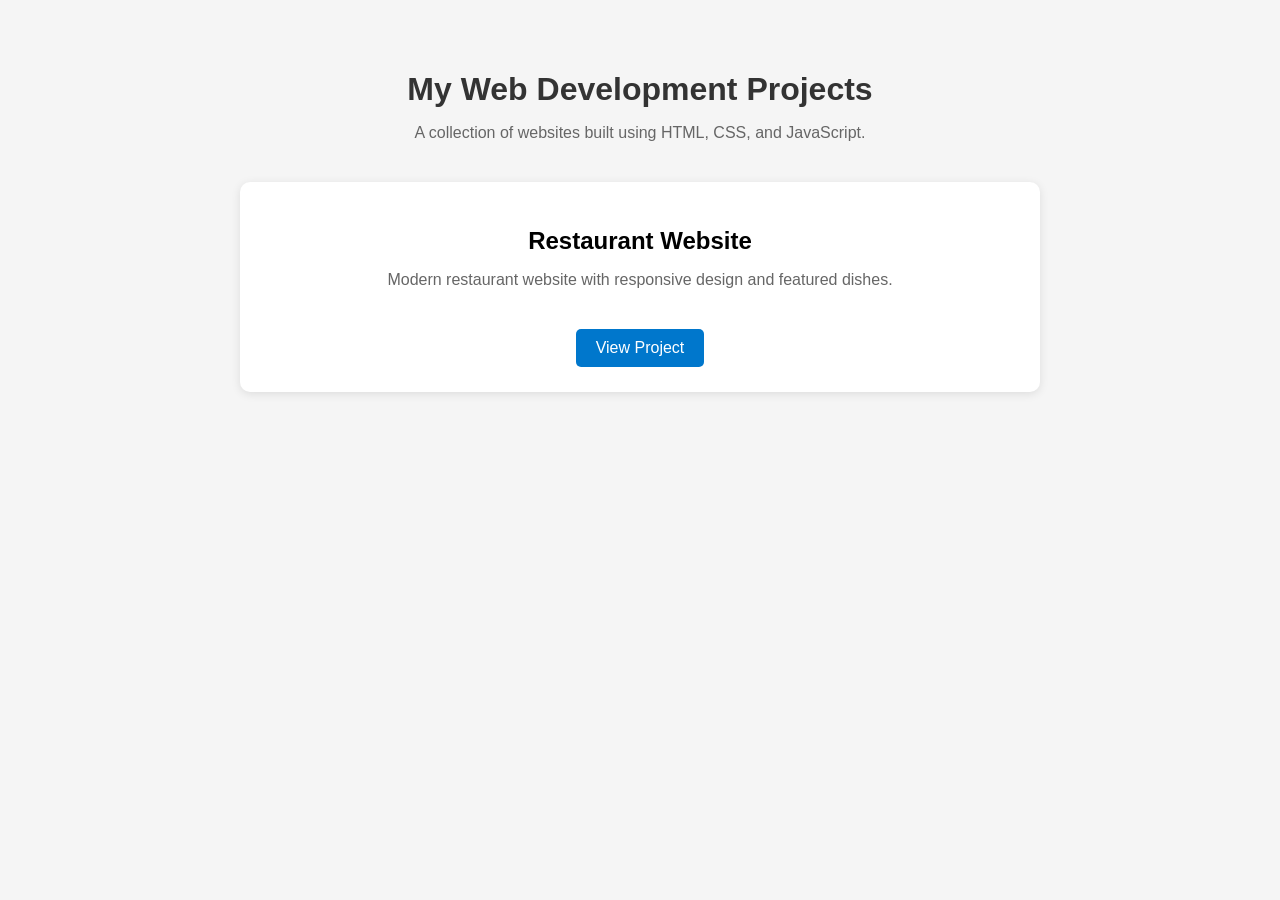
==== index.html @ 640dd802 "Update index.html" ====
<!DOCTYPE html>
<html lang="en">
<head>
    <meta charset="UTF-8">
    <title>Adeel Ashraf - Web Development Projects</title>

    <style>
        body {
            font-family: Arial, sans-serif;
            background-color: #f5f5f5;
            text-align: center;
            margin: 0;
            padding: 50px;
        }

        h1 {
            color: #333;
            margin-bottom: 10px;
        }

        p {
            color: #666;
            margin-bottom: 40px;
        }

        .project-container {
            max-width: 800px;
            margin: auto;
        }

        .project-card {
            background: white;
            padding: 25px;
            margin: 20px 0;
            border-radius: 10px;
            box-shadow: 0 2px 10px rgba(0,0,0,0.1);
        }

        .project-card h2 {
            margin-bottom: 10px;
        }

        .project-card a {
            display: inline-block;
            padding: 10px 20px;
            background-color: #0077cc;
            color: white;
            text-decoration: none;
            border-radius: 5px;
        }

        .project-card a:hover {
            background-color: #005fa3;
        }
    </style>
</head>

<body>

    <h1>My Web Development Projects</h1>

    <p>
        A collection of websites built using HTML, CSS, and JavaScript.
    </p>

    <div class="project-container">

        <div class="project-card">
            <h2>Restaurant Website</h2>
            <p>Modern restaurant website with responsive design and featured dishes.</p>

            <a href="restaurant-website/index.html">
                View Project
            </a>
        </div>

        <!-- Add future projects below -->

        <!--
        <div class="project-card">
            <h2>Gym Website</h2>
            <p>Responsive gym website.</p>

            <a href="gym-website/index.html">
                View Project
            </a>
        </div>
        -->

    </div>

</body>
</html>
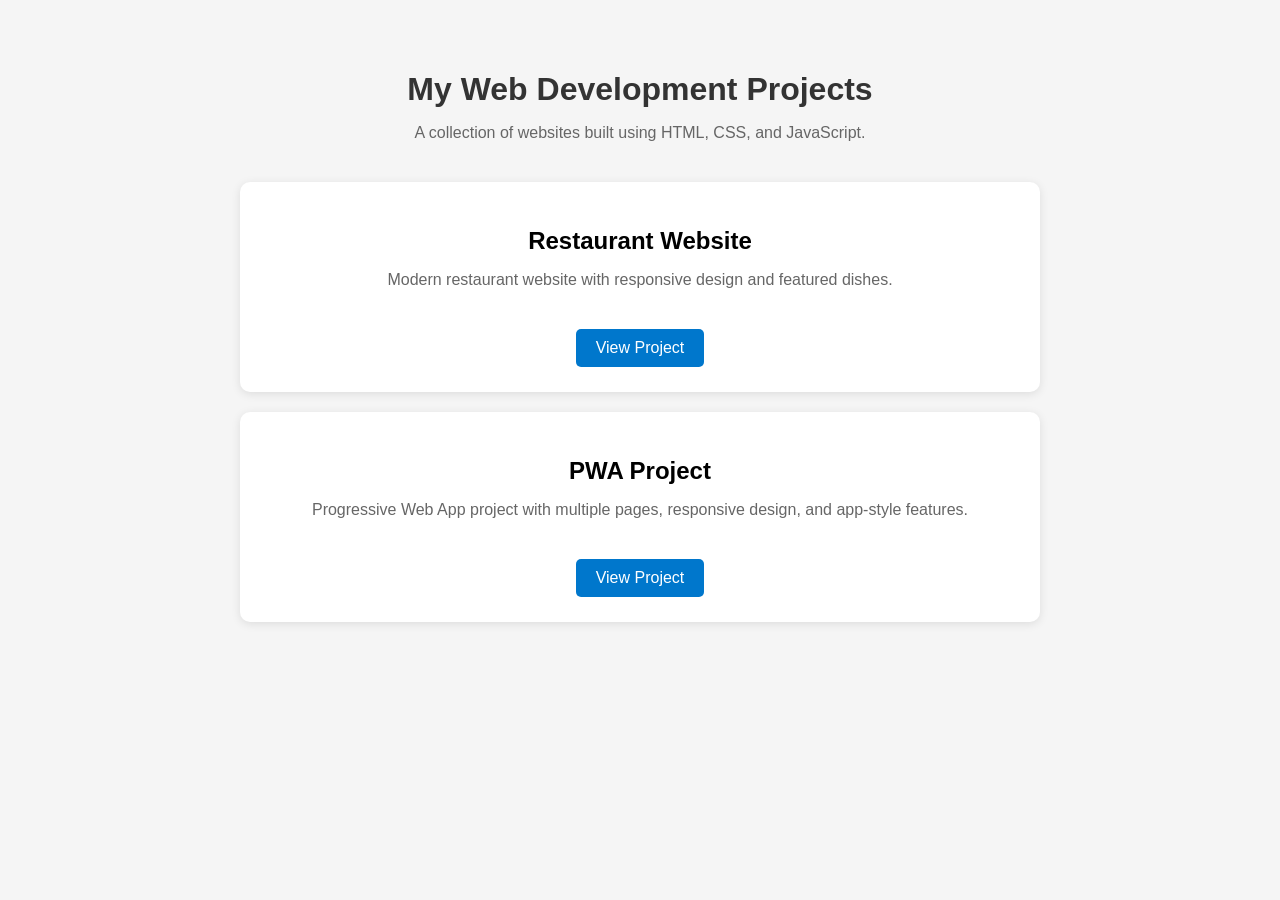
==== commit 80d18b68: "Update index.html" ====
--- a/index.html
+++ b/index.html
@@ -74,6 +74,15 @@
             </a>
         </div>
 
+        <div class="project-card">
+    <h2>PWA Project</h2>
+    <p>Progressive Web App project with multiple pages, responsive design, and app-style features.</p>
+
+    <a href="pwa-project/index.html">
+        View Project
+    </a>
+</div>
+
         <!-- Add future projects below -->
 
         <!--
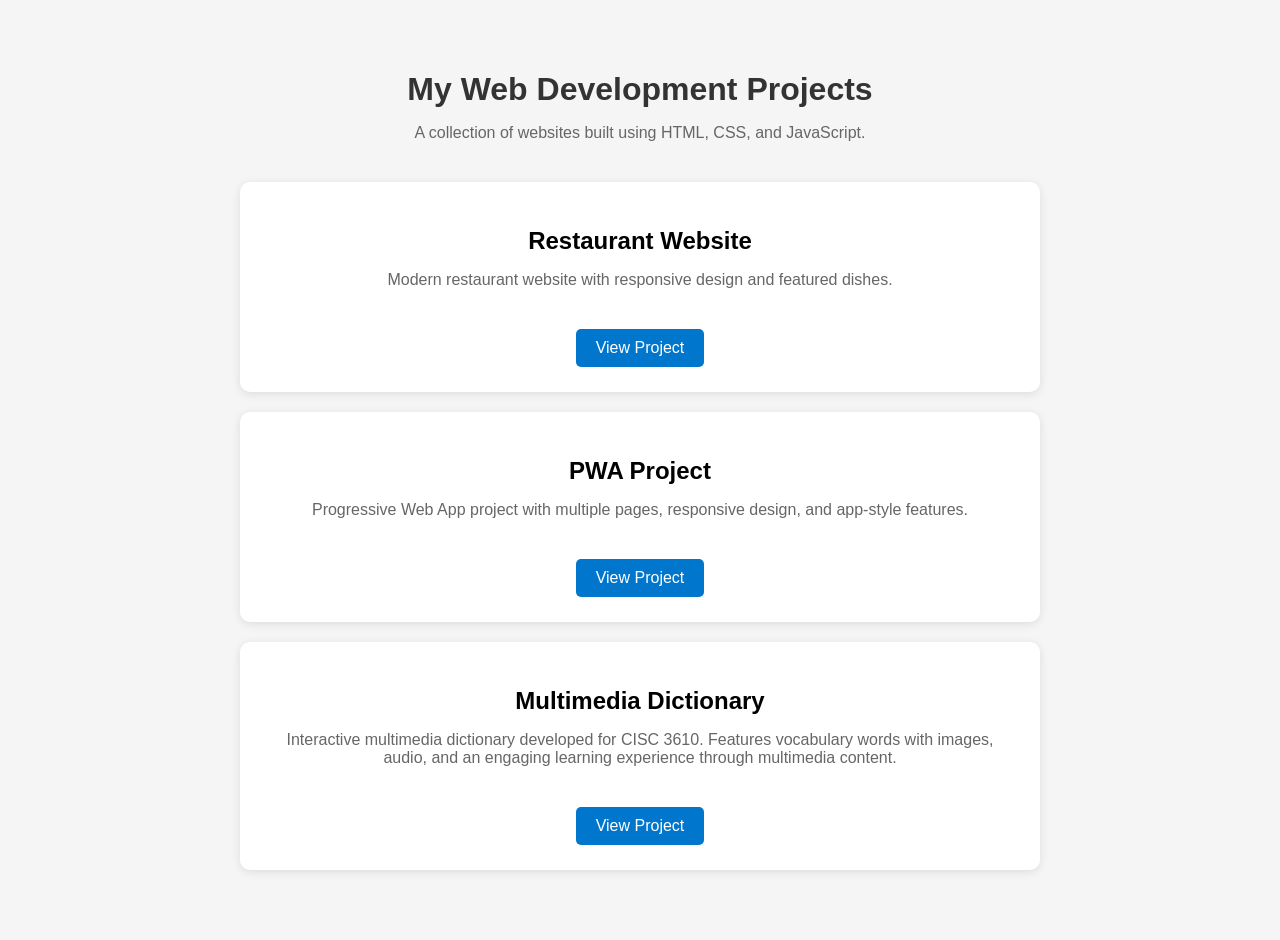
==== commit ce4dd0b2: "Update index.html" ====
--- a/index.html
+++ b/index.html
@@ -83,6 +83,20 @@
     </a>
 </div>
 
+    <div class="project-card">
+    <h2>Multimedia Dictionary</h2>
+
+    <p>
+        Interactive multimedia dictionary developed for CISC 3610.
+        Features vocabulary words with images, audio, and an engaging
+        learning experience through multimedia content.
+    </p>
+
+    <a href="dictionary/index.html">
+        View Project
+    </a>
+</div>
+
         <!-- Add future projects below -->
 
         <!--
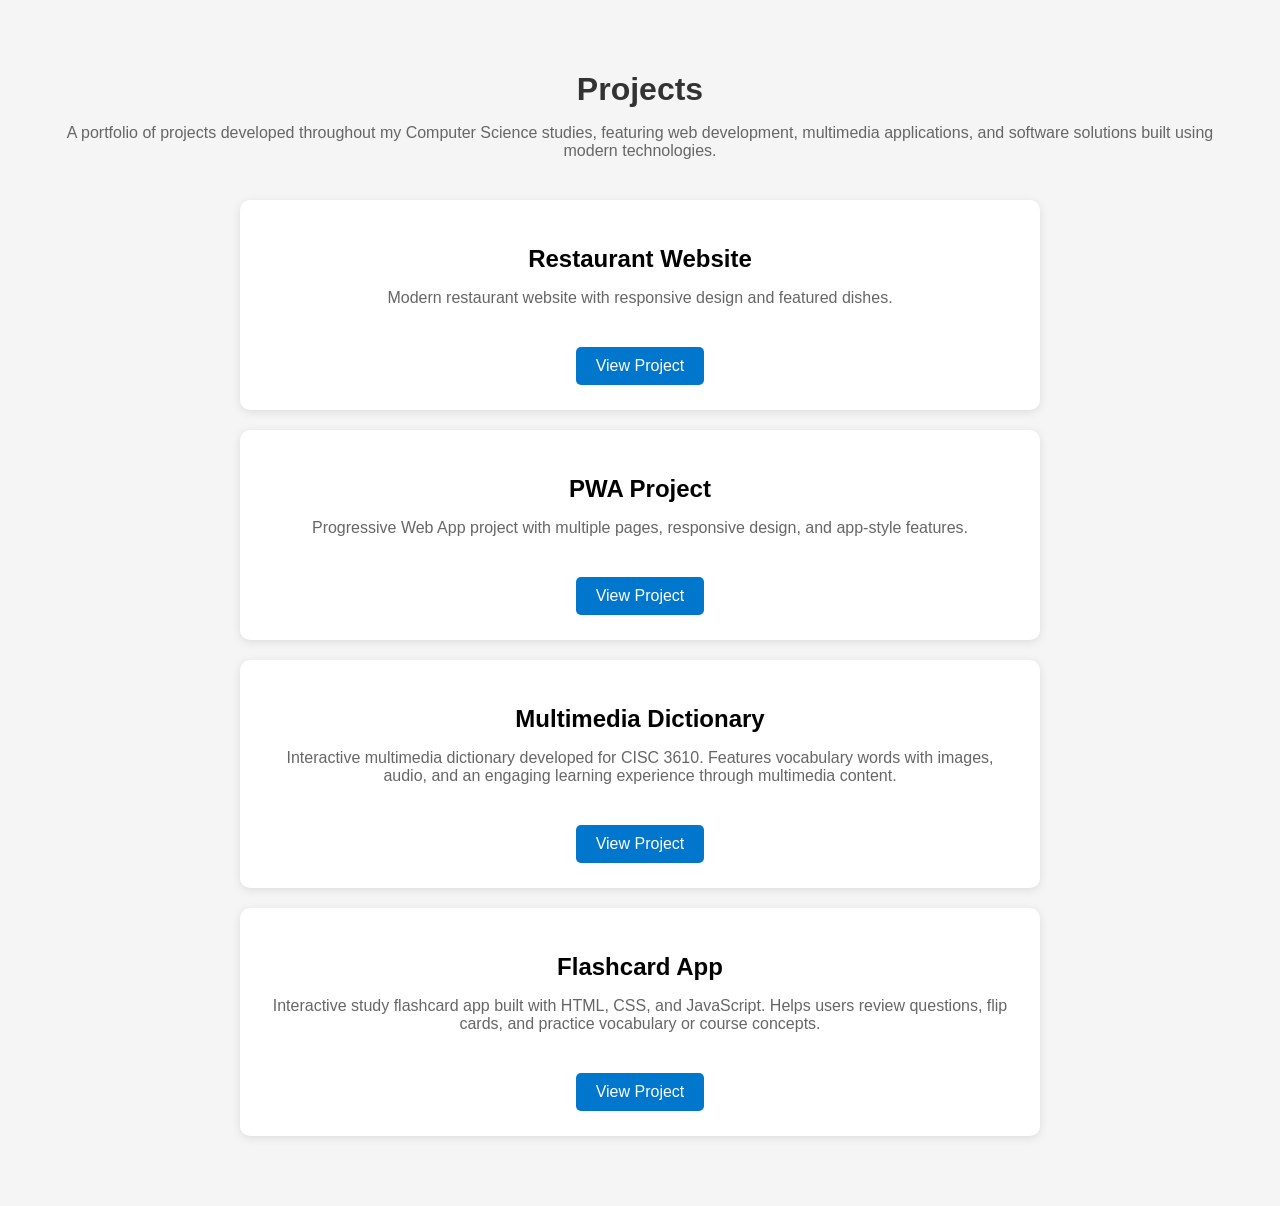
==== commit a6eb75e8: "Update index.html" ====
--- a/index.html
+++ b/index.html
@@ -2,7 +2,7 @@
 <html lang="en">
 <head>
     <meta charset="UTF-8">
-    <title>Adeel Ashraf - Web Development Projects</title>
+    <title>Adeel Ashraf - Projects</title>
 
     <style>
         body {
@@ -57,11 +57,11 @@
 
 <body>
 
-    <h1>My Web Development Projects</h1>
+    <h1>Projects</h1>
 
-    <p>
-        A collection of websites built using HTML, CSS, and JavaScript.
-    </p>
+<p>
+A portfolio of projects developed throughout my Computer Science studies, featuring web development, multimedia applications, and software solutions built using modern technologies.
+</p>
 
     <div class="project-container">
 
@@ -97,6 +97,19 @@
     </a>
 </div>
 
+    <div class="project-card">
+    <h2>Flashcard App</h2>
+
+    <p>
+        Interactive study flashcard app built with HTML, CSS, and JavaScript.
+        Helps users review questions, flip cards, and practice vocabulary or course concepts.
+    </p>
+
+    <a href="flashcard-app/index.html">
+        View Project
+    </a>
+</div>
+
         <!-- Add future projects below -->
 
         <!--
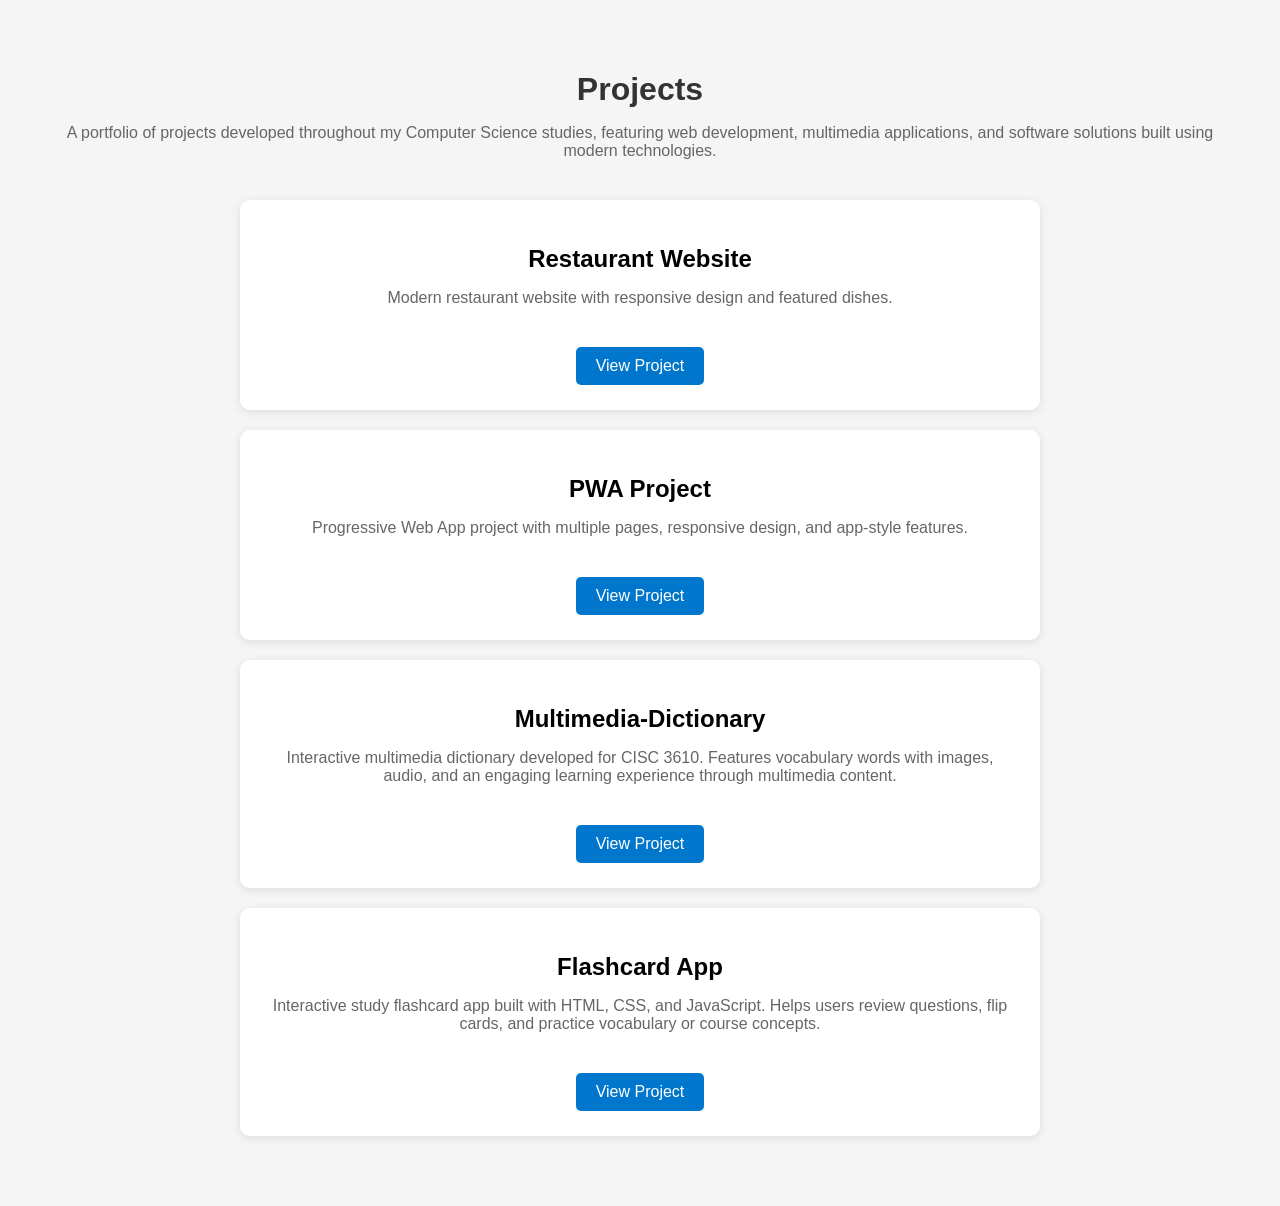
==== commit 04ed514f: "Update index.html" ====
--- a/index.html
+++ b/index.html
@@ -84,7 +84,7 @@
 </div>
 
     <div class="project-card">
-    <h2>Multimedia Dictionary</h2>
+    <h2>Multimedia-Dictionary</h2>
 
     <p>
         Interactive multimedia dictionary developed for CISC 3610.
@@ -92,7 +92,7 @@
         learning experience through multimedia content.
     </p>
 
-    <a href="dictionary/index.html">
+    <a href="Multimedia-Dictionary/index.html">
         View Project
     </a>
 </div>
